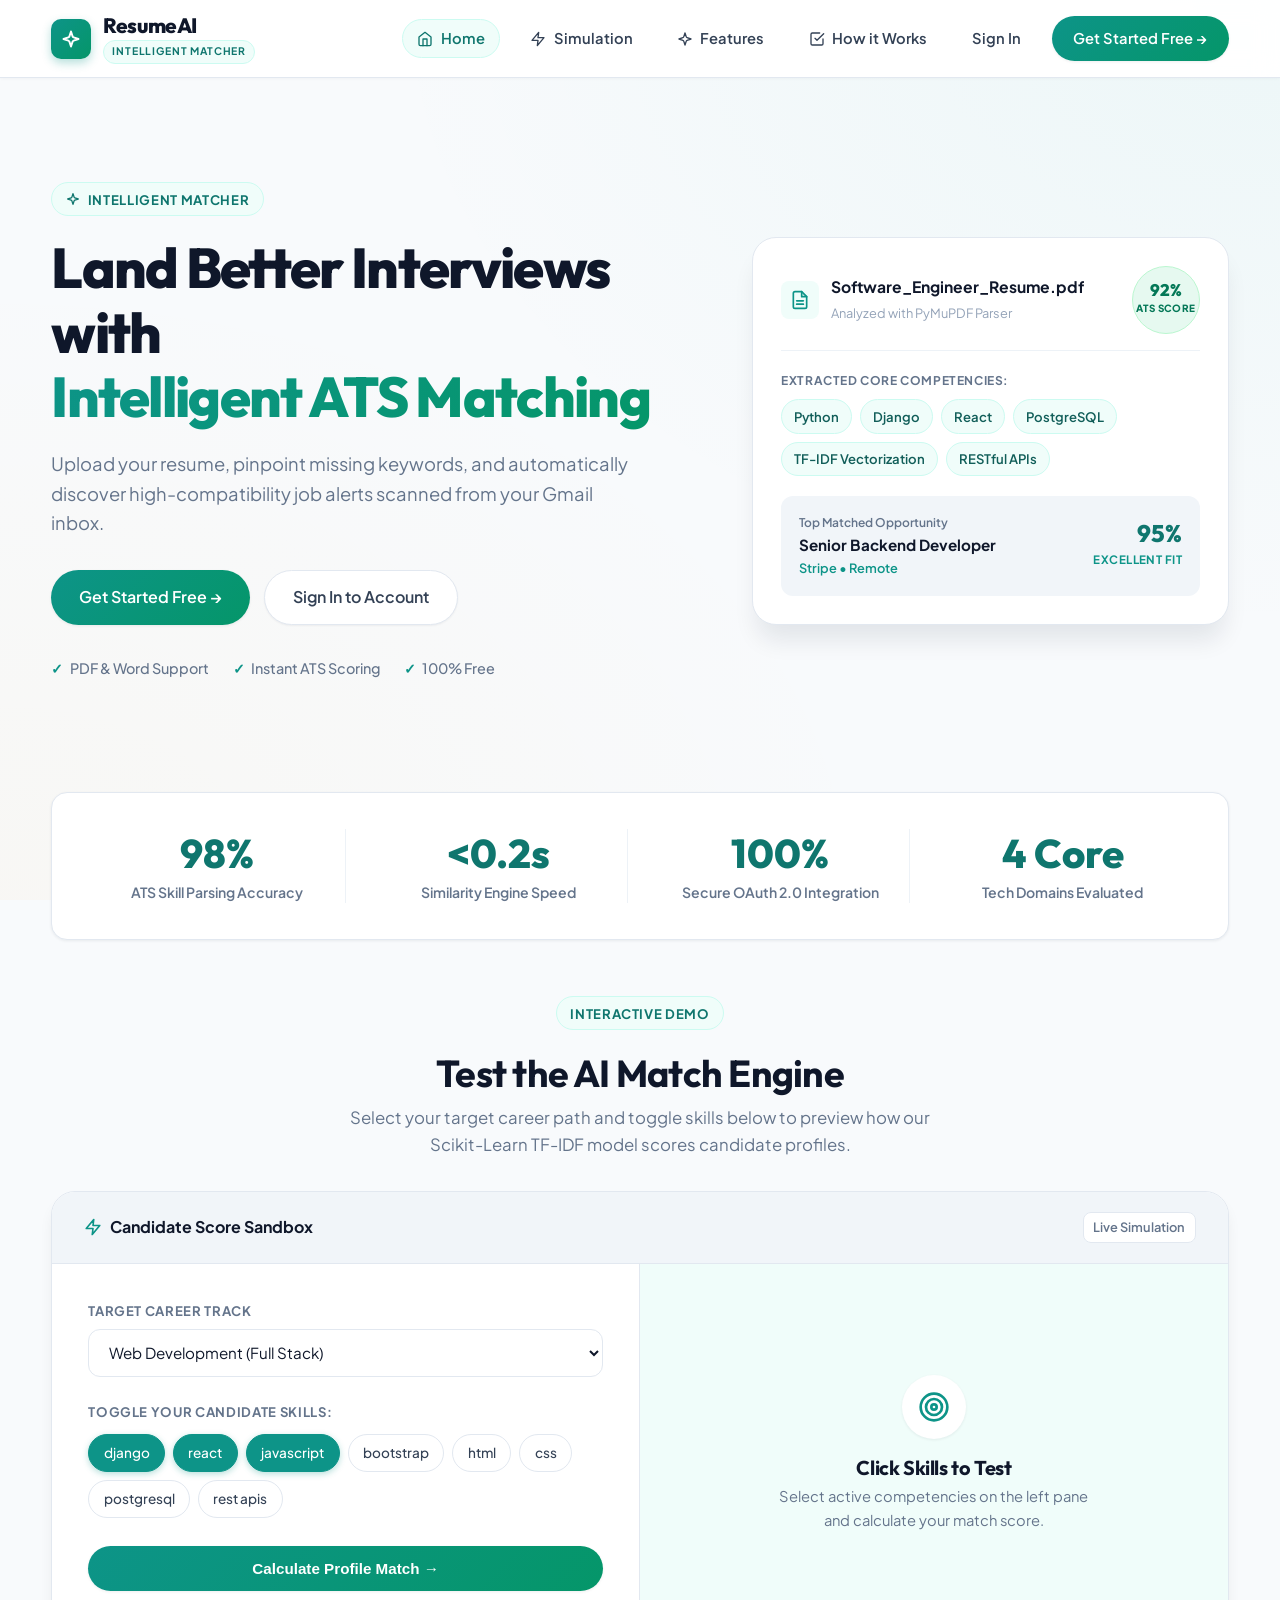
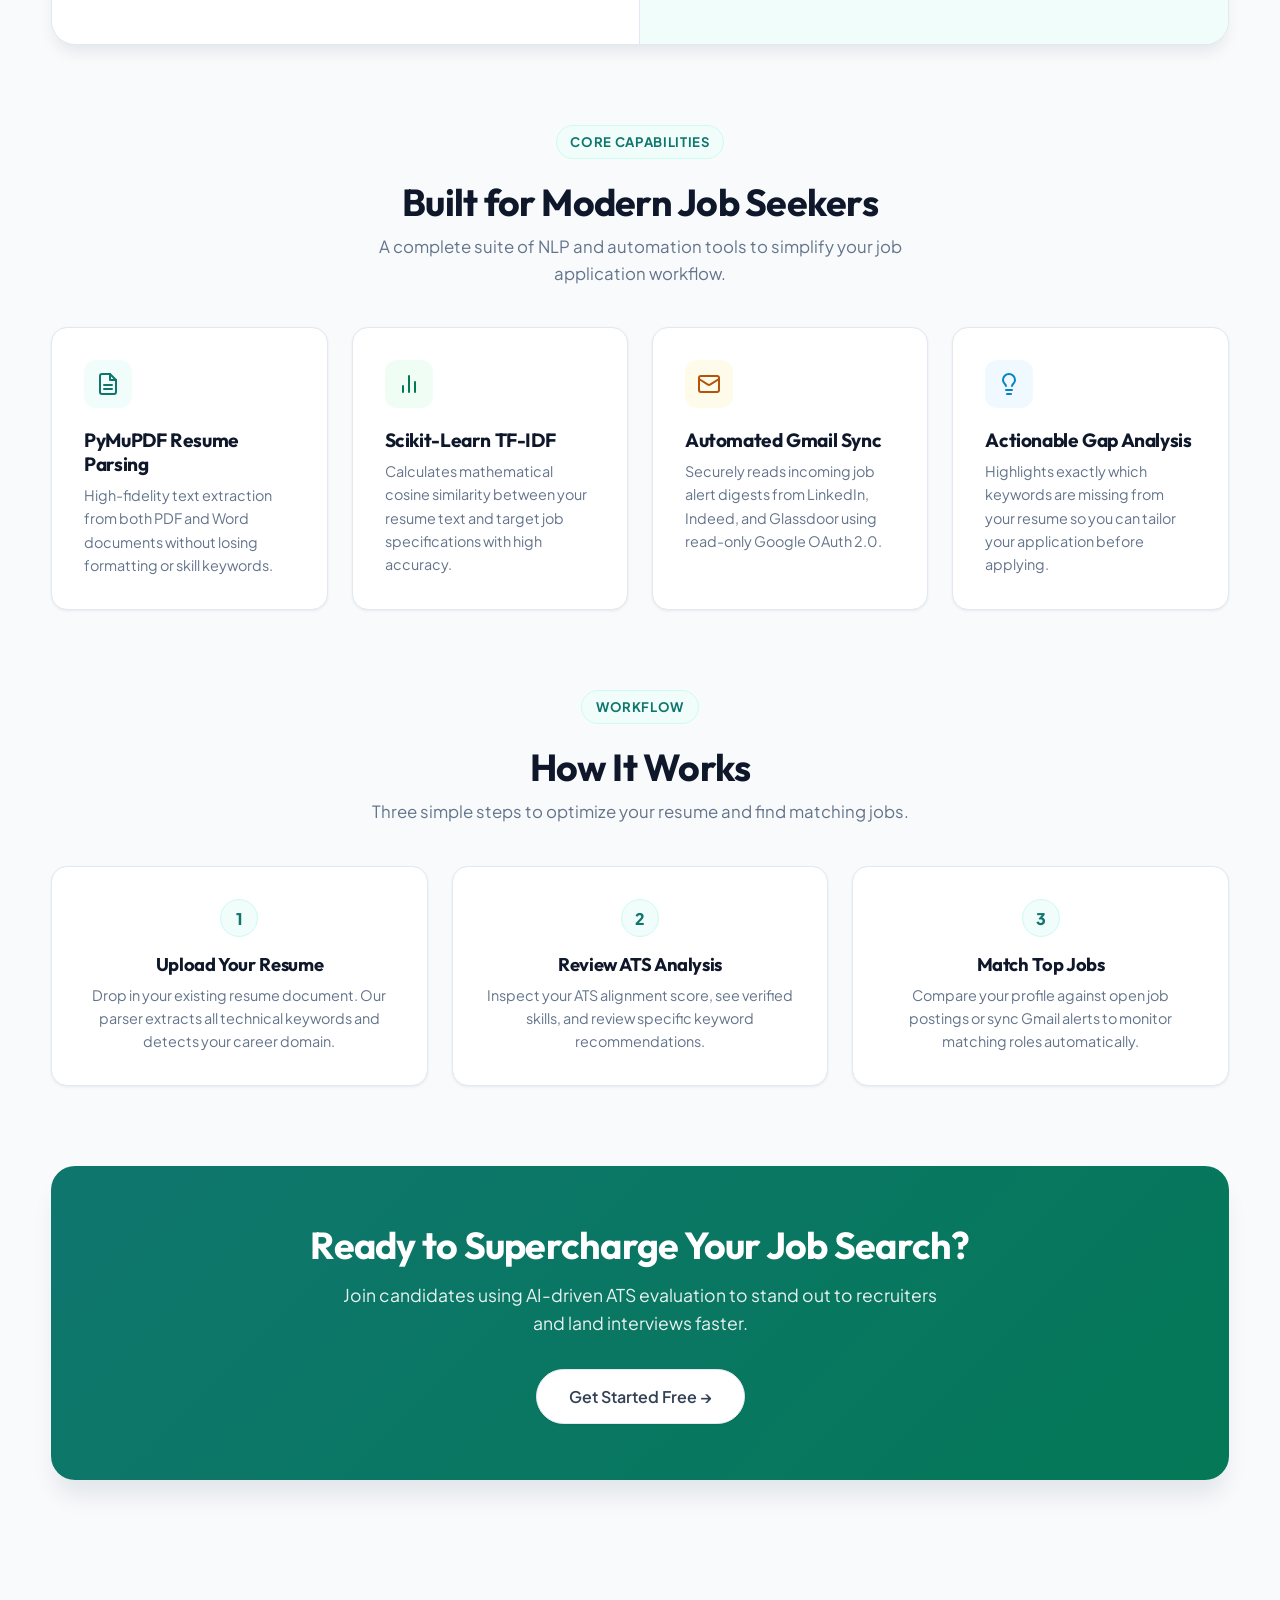
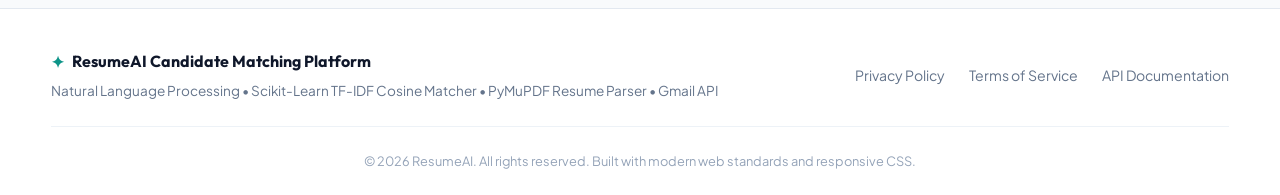
==== frontend/index.html @ 848a2986 "Elevate UI with multi-font system, vibrant dashboard color palettes, SVG icons, and add AGENTS.md st" ====
<!DOCTYPE html>
<html lang="en">
<head>
    <meta charset="UTF-8">
    <meta name="viewport" content="width=device-width, initial-scale=1.0">
    <title>ResumeAI - Smart Resume Analyzer & Job Match Platform</title>
    
    <!-- Google Fonts -->
    <link rel="preconnect" href="https://fonts.googleapis.com">
    <link rel="preconnect" href="https://fonts.gstatic.com" crossorigin>
    <link href="https://fonts.googleapis.com/css2?family=Outfit:wght@400;500;600;700;800&family=Plus+Jakarta+Sans:wght@300;400;500;600;700;800&display=swap" rel="stylesheet">
    
    <style>
        /* ==========================================================================
           DESIGN SYSTEM & CSS VARIABLES
           ========================================================================== */
        :root {
            --primary-50: #f0fdf4;
            --primary-100: #dcfce7;
            --primary-200: #bbf7d0;
            --primary-500: #10b981;
            --primary-600: #059669;
            --primary-700: #047857;
            --primary-800: #065f46;
            
            --teal-50: #f0fdfa;
            --teal-100: #ccfbf1;
            --teal-500: #14b8a6;
            --teal-600: #0d9488;
            --teal-700: #0f766e;
            --teal-800: #115e59;

            --accent-amber: #f59e0b;
            --accent-amber-light: #fffbeb;
            --accent-amber-dark: #b45309;

            --accent-sky: #0284c7;
            --accent-sky-light: #f0f9ff;
            
            --accent-rose: #e11d48;
            --accent-rose-light: #fff1f2;
            --accent-rose-dark: #be123c;

            --primary-gradient: linear-gradient(135deg, #0d9488 0%, #059669 100%);
            --primary-gradient-hover: linear-gradient(135deg, #0f766e 0%, #047857 100%);

            --bg-page: #f8fafc;
            --bg-surface: #ffffff;
            --bg-subtle: #f1f5f9;
            --border-color: #e2e8f0;
            --border-subtle: #edf2f7;

            --text-primary: #0f172a;
            --text-secondary: #334155;
            --text-muted: #64748b;
            --text-light: #94a3b8;

            --shadow-xs: 0 1px 2px 0 rgba(15, 23, 42, 0.05);
            --shadow-sm: 0 1px 3px 0 rgba(15, 23, 42, 0.07);
            --shadow-md: 0 4px 6px -1px rgba(15, 23, 42, 0.07), 0 2px 4px -2px rgba(15, 23, 42, 0.04);
            --shadow-lg: 0 10px 15px -3px rgba(15, 23, 42, 0.08);
            --shadow-xl: 0 20px 25px -5px rgba(15, 23, 42, 0.09);
            --shadow-teal: 0 10px 20px -3px rgba(13, 148, 136, 0.25);

            --radius-sm: 8px;
            --radius-md: 12px;
            --radius-lg: 16px;
            --radius-xl: 24px;
            --radius-full: 9999px;

            --transition-fast: all 0.15s ease;
            --transition-smooth: all 0.25s cubic-bezier(0.16, 1, 0.3, 1);
        }

        /* Reset & Base */
        *, *::before, *::after {
            margin: 0;
            padding: 0;
            box-sizing: border-box;
        }

        html {
            scroll-behavior: smooth;
            font-size: 16px;
        }

        body {
            background-color: var(--bg-page);
            color: var(--text-secondary);
            font-family: 'Plus Jakarta Sans', -apple-system, BlinkMacSystemFont, 'Segoe UI', Roboto, sans-serif;
            line-height: 1.6;
            min-height: 100vh;
            display: flex;
            flex-direction: column;
            overflow-x: hidden;
            background-image: 
                radial-gradient(at 100% 0%, rgba(20, 184, 166, 0.05) 0px, transparent 50%),
                radial-gradient(at 0% 100%, rgba(245, 158, 11, 0.03) 0px, transparent 50%);
            background-attachment: fixed;
        }

        h1, h2, h3, h4, h5, h6 {
            font-family: 'Outfit', sans-serif;
            color: var(--text-primary);
            font-weight: 700;
            line-height: 1.25;
            letter-spacing: -0.02em;
        }

        a {
            color: var(--teal-600);
            text-decoration: none;
            transition: var(--transition-fast);
        }

        .saas-container {
            width: 92%;
            max-width: 1200px;
            margin: 0 auto;
            padding: 2.5rem 0 4rem 0;
        }

        /* Header Navigation */
        .app-header {
            background: rgba(255, 255, 255, 0.95);
            backdrop-filter: blur(12px);
            -webkit-backdrop-filter: blur(12px);
            border-bottom: 1px solid var(--border-color);
            position: sticky;
            top: 0;
            z-index: 1000;
            box-shadow: 0 1px 3px rgba(15, 23, 42, 0.03);
        }

        .app-header-inner {
            width: 92%;
            max-width: 1200px;
            margin: 0 auto;
            display: flex;
            justify-content: space-between;
            align-items: center;
            padding: 0.85rem 0;
        }

        .brand-wrapper {
            display: flex;
            align-items: center;
            gap: 0.75rem;
            text-decoration: none;
        }

        .brand-icon-box {
            width: 40px;
            height: 40px;
            border-radius: 10px;
            background: var(--primary-gradient);
            display: flex;
            align-items: center;
            justify-content: center;
            color: #ffffff;
            font-size: 1.25rem;
            font-weight: 700;
            box-shadow: 0 4px 10px rgba(13, 148, 136, 0.3);
        }

        .brand-title {
            font-family: 'Outfit', sans-serif;
            font-size: 1.3rem;
            font-weight: 800;
            color: var(--text-primary);
            letter-spacing: -0.02em;
            display: block;
            line-height: 1.1;
        }

        .brand-badge {
            font-size: 0.65rem;
            font-weight: 700;
            text-transform: uppercase;
            letter-spacing: 0.08em;
            color: var(--teal-700);
            background: var(--teal-50);
            border: 1px solid var(--teal-100);
            padding: 0.15rem 0.5rem;
            border-radius: var(--radius-full);
            display: inline-block;
            margin-top: 2px;
        }

        .nav-links-desktop {
            display: flex;
            align-items: center;
            gap: 1rem;
        }

        .nav-item-link {
            display: inline-flex;
            align-items: center;
            gap: 0.45rem;
            padding: 0.5rem 0.9rem;
            border-radius: var(--radius-sm);
            color: var(--text-secondary);
            font-size: 0.92rem;
            font-weight: 600;
            text-decoration: none;
            transition: var(--transition-fast);
        }

        .nav-item-link:hover {
            color: var(--teal-700);
        }

        .nav-item-link.active {
            color: var(--teal-700);
            background-color: var(--teal-50);
            border: 1px solid var(--teal-100);
            border-radius: var(--radius-full);
            padding: 0.4rem 0.9rem;
        }

        .btn-saas-primary {
            display: inline-flex;
            align-items: center;
            justify-content: center;
            gap: 0.5rem;
            padding: 0.65rem 1.35rem;
            border-radius: var(--radius-full);
            background: var(--primary-gradient);
            color: #ffffff !important;
            font-weight: 600;
            font-size: 0.92rem;
            border: none;
            cursor: pointer;
            text-decoration: none;
            box-shadow: var(--shadow-sm);
            transition: var(--transition-fast);
        }

        .btn-saas-primary:hover {
            background: var(--primary-gradient-hover);
            box-shadow: var(--shadow-teal);
            transform: translateY(-1px);
        }

        .btn-saas-secondary {
            display: inline-flex;
            align-items: center;
            justify-content: center;
            gap: 0.5rem;
            padding: 0.65rem 1.35rem;
            border-radius: var(--radius-full);
            background: #ffffff;
            color: var(--text-secondary) !important;
            font-weight: 600;
            font-size: 0.92rem;
            border: 1px solid var(--border-color);
            cursor: pointer;
            text-decoration: none;
            box-shadow: var(--shadow-xs);
            transition: var(--transition-fast);
        }

        .btn-saas-secondary:hover {
            background: var(--bg-subtle);
            border-color: #cbd5e1;
            color: var(--text-primary) !important;
            transform: translateY(-1px);
        }

        .nav-mobile-btn {
            display: none;
            background: none;
            border: 1px solid var(--border-color);
            border-radius: var(--radius-sm);
            padding: 0.45rem 0.75rem;
            font-size: 1.25rem;
            color: var(--text-primary);
            cursor: pointer;
        }

        .mobile-nav-drawer {
            display: none;
            flex-direction: column;
            padding: 1rem 1.5rem;
            background: #ffffff;
            border-bottom: 1px solid var(--border-color);
            gap: 0.75rem;
        }

        .mobile-nav-drawer.open {
            display: flex;
        }

        @media (max-width: 900px) {
            .nav-links-desktop {
                display: none;
            }
            .nav-mobile-btn {
                display: block;
            }
        }

        /* Hero Section */
        .hero-section-clean {
            padding: 4rem 0 3.5rem 0;
            display: grid;
            grid-template-columns: 1.15fr 0.85fr;
            gap: 3.5rem;
            align-items: center;
        }

        @media (max-width: 960px) {
            .hero-section-clean {
                grid-template-columns: 1fr;
                gap: 2.5rem;
                text-align: center;
            }
        }

        .hero-pill-badge {
            display: inline-flex;
            align-items: center;
            gap: 0.5rem;
            background: var(--teal-50);
            border: 1px solid var(--teal-100);
            color: var(--teal-700);
            font-size: 0.82rem;
            font-weight: 700;
            text-transform: uppercase;
            letter-spacing: 0.05em;
            padding: 0.35rem 0.85rem;
            border-radius: var(--radius-full);
            margin-bottom: 1.25rem;
        }

        .hero-title-clean {
            font-size: 3.5rem;
            font-weight: 800;
            line-height: 1.15;
            color: var(--text-primary);
            letter-spacing: -0.03em;
            margin-bottom: 1.25rem;
        }

        .hero-title-highlight {
            color: #0d9488;
            background: linear-gradient(135deg, #0d9488 0%, #059669 100%);
            -webkit-background-clip: text;
            -webkit-text-fill-color: transparent;
        }

        .hero-subtitle-clean {
            font-size: 1.15rem;
            color: var(--text-muted);
            line-height: 1.6;
            margin-bottom: 2rem;
            max-width: 580px;
        }

        @media (max-width: 960px) {
            .hero-subtitle-clean {
                margin-left: auto;
                margin-right: auto;
            }
        }

        .hero-buttons-group {
            display: flex;
            gap: 0.85rem;
            flex-wrap: wrap;
        }

        @media (max-width: 960px) {
            .hero-buttons-group {
                justify-content: center;
            }
        }

        .checklist-row {
            display: flex;
            align-items: center;
            gap: 1.5rem;
            margin-top: 2rem;
            font-size: 0.9rem;
            color: var(--text-muted);
            font-weight: 500;
        }

        @media (max-width: 960px) {
            .checklist-row {
                justify-content: center;
                flex-wrap: wrap;
                gap: 1rem;
            }
        }

        .checklist-item {
            display: flex;
            align-items: center;
            gap: 0.4rem;
        }

        .checklist-item span {
            color: var(--teal-600);
            font-weight: 800;
        }

        /* Live Resume Card Preview */
        .hero-card-preview {
            background: #ffffff;
            border: 1px solid var(--border-color);
            border-radius: var(--radius-xl);
            padding: 1.75rem;
            box-shadow: var(--shadow-xl);
            position: relative;
            transition: var(--transition-smooth);
        }

        .hero-card-preview:hover {
            transform: translateY(-4px);
            box-shadow: 0 25px 35px -5px rgba(15, 23, 42, 0.1);
        }

        .card-preview-header {
            display: flex;
            justify-content: space-between;
            align-items: center;
            margin-bottom: 1.25rem;
            border-bottom: 1px solid var(--border-subtle);
            padding-bottom: 1rem;
        }

        .file-meta-group {
            display: flex;
            align-items: center;
            gap: 0.75rem;
            text-align: left;
        }

        .file-icon {
            font-size: 1.6rem;
        }

        .file-name {
            font-weight: 700;
            color: var(--text-primary);
            font-size: 0.98rem;
            display: block;
        }

        .file-desc {
            font-size: 0.8rem;
            color: var(--text-light);
        }

        .ats-circle-badge {
            width: 68px;
            height: 68px;
            border-radius: 50%;
            background: #e6f9f0;
            border: 1px solid #bbf7d0;
            display: flex;
            flex-direction: column;
            align-items: center;
            justify-content: center;
            text-align: center;
            flex-shrink: 0;
        }

        .ats-circle-score {
            font-family: 'Outfit', sans-serif;
            font-weight: 800;
            font-size: 1.05rem;
            color: var(--primary-700);
            line-height: 1;
        }

        .ats-circle-label {
            font-size: 0.62rem;
            font-weight: 800;
            text-transform: uppercase;
            color: var(--primary-700);
            letter-spacing: 0.04em;
            margin-top: 2px;
        }

        .competencies-section {
            margin-bottom: 1.25rem;
            text-align: left;
        }

        .competencies-title {
            font-size: 0.75rem;
            text-transform: uppercase;
            color: var(--text-muted);
            font-weight: 700;
            margin-bottom: 0.6rem;
            letter-spacing: 0.05em;
        }

        .skill-tags-group {
            display: flex;
            flex-wrap: wrap;
            gap: 0.5rem;
        }

        .chip-skill-detected {
            background: var(--teal-50);
            border: 1px solid var(--teal-100);
            color: var(--teal-800);
            font-size: 0.82rem;
            font-weight: 600;
            padding: 0.35rem 0.75rem;
            border-radius: var(--radius-full);
            display: inline-flex;
            align-items: center;
            gap: 0.35rem;
            transition: var(--transition-fast);
        }

        .chip-skill-detected:hover {
            background: var(--teal-100);
            border-color: var(--teal-500);
        }

        .job-opportunity-card {
            background: var(--bg-subtle);
            border-radius: var(--radius-md);
            padding: 1.1rem;
            display: flex;
            justify-content: space-between;
            align-items: center;
            text-align: left;
        }

        .job-card-title-sub {
            font-size: 0.75rem;
            color: var(--text-muted);
            font-weight: 600;
        }

        .job-card-role {
            color: var(--text-primary);
            font-size: 0.95rem;
            font-weight: 700;
        }

        .job-card-company {
            font-size: 0.8rem;
            color: var(--teal-600);
            font-weight: 600;
        }

        .job-card-score {
            text-align: right;
        }

        .job-score-pct {
            font-size: 1.5rem;
            font-weight: 800;
            color: var(--teal-700);
            font-family: 'Outfit', sans-serif;
            line-height: 1;
            display: block;
        }

        .job-score-badge {
            font-size: 0.72rem;
            color: var(--teal-600);
            font-weight: 700;
            letter-spacing: 0.04em;
        }

        /* Metrics Bar */
        .metrics-bar-clean {
            display: grid;
            grid-template-columns: repeat(4, 1fr);
            gap: 1.5rem;
            padding: 2.25rem;
            background: #ffffff;
            border: 1px solid var(--border-color);
            border-radius: var(--radius-lg);
            box-shadow: var(--shadow-sm);
            margin: 3.5rem 0;
        }

        @media (max-width: 900px) {
            .metrics-bar-clean {
                grid-template-columns: repeat(2, 1fr);
            }
        }

        @media (max-width: 500px) {
            .metrics-bar-clean {
                grid-template-columns: 1fr;
            }
        }

        .metric-item-clean {
            text-align: center;
            border-right: 1px solid var(--border-subtle);
        }

        .metric-item-clean:last-child {
            border-right: none;
        }

        .metric-number-clean {
            font-family: 'Outfit', sans-serif;
            font-size: 2.5rem;
            font-weight: 800;
            color: var(--teal-700);
            line-height: 1.2;
        }

        .metric-label-clean {
            font-size: 0.88rem;
            color: var(--text-muted);
            font-weight: 600;
            margin-top: 0.25rem;
        }

        /* Interactive Simulator */
        .section-center-head {
            text-align: center;
            margin-bottom: 1.75rem;
        }

        .section-center-head h2 {
            font-size: 2.35rem;
            margin-bottom: 0.5rem;
        }

        .section-center-head p {
            color: var(--text-muted);
            max-width: 580px;
            margin: 0 auto;
            font-size: 1.05rem;
        }

        .simulator-container-clean {
            background: #ffffff;
            border: 1px solid var(--border-color);
            border-radius: var(--radius-xl);
            overflow: hidden;
            box-shadow: var(--shadow-lg);
            margin: 2rem 0 5rem 0;
        }

        .simulator-header {
            background: var(--bg-subtle);
            border-bottom: 1px solid var(--border-color);
            padding: 1.25rem 2rem;
            display: flex;
            justify-content: space-between;
            align-items: center;
        }

        .simulator-body {
            display: grid;
            grid-template-columns: 1fr 1fr;
        }

        @media (max-width: 860px) {
            .simulator-body {
                grid-template-columns: 1fr;
            }
        }

        .simulator-pane-left {
            padding: 2.25rem;
            border-right: 1px solid var(--border-color);
        }

        .simulator-pane-right {
            padding: 2.25rem;
            background: var(--teal-50);
            display: flex;
            flex-direction: column;
            justify-content: center;
            align-items: center;
            text-align: center;
            min-height: 380px;
        }

        .form-select-custom {
            width: 100%;
            padding: 0.8rem 1rem;
            font-size: 0.95rem;
            font-family: inherit;
            color: var(--text-primary);
            background: #ffffff;
            border: 1px solid var(--border-color);
            border-radius: var(--radius-md);
            outline: none;
            transition: var(--transition-fast);
            cursor: pointer;
        }

        .form-select-custom:focus {
            border-color: var(--teal-600);
            box-shadow: 0 0 0 3px rgba(13, 148, 136, 0.15);
        }

        .interactive-tag {
            background: #ffffff;
            border: 1px solid var(--border-color);
            color: var(--text-secondary);
            padding: 0.45rem 0.9rem;
            border-radius: var(--radius-full);
            font-size: 0.85rem;
            font-weight: 500;
            cursor: pointer;
            transition: var(--transition-fast);
            display: inline-flex;
            align-items: center;
            gap: 0.35rem;
            user-select: none;
        }

        .interactive-tag:hover {
            border-color: var(--teal-600);
            color: var(--teal-700);
            background: var(--teal-50);
        }

        .interactive-tag.active {
            background: var(--teal-600);
            border-color: var(--teal-600);
            color: #ffffff;
            box-shadow: 0 2px 6px rgba(13, 148, 136, 0.3);
        }

        .chip-skill-missing {
            background: var(--accent-rose-light);
            border: 1px solid #fecdd3;
            color: var(--accent-rose-dark);
            font-size: 0.82rem;
            font-weight: 600;
            padding: 0.35rem 0.75rem;
            border-radius: var(--radius-full);
            display: inline-flex;
            align-items: center;
            gap: 0.35rem;
        }

        .spinner-pulse {
            border: 3px solid rgba(13, 148, 136, 0.2);
            border-top-color: var(--teal-600);
            border-radius: 50%;
            animation: spin 0.8s linear infinite;
            margin: 0 auto;
        }

        @keyframes spin {
            to { transform: rotate(360deg); }
        }

        /* Feature Grid */
        .features-grid-clean {
            display: grid;
            grid-template-columns: repeat(auto-fit, minmax(260px, 1fr));
            gap: 1.5rem;
            margin: 2.5rem 0 5rem 0;
        }

        .feature-card-clean {
            background: #ffffff;
            border: 1px solid var(--border-color);
            border-radius: var(--radius-lg);
            padding: 2rem;
            transition: var(--transition-smooth);
            box-shadow: var(--shadow-sm);
        }

        .feature-card-clean:hover {
            transform: translateY(-4px);
            border-color: var(--teal-500);
            box-shadow: var(--shadow-md);
        }

        .feature-icon-box {
            width: 48px;
            height: 48px;
            border-radius: var(--radius-md);
            display: flex;
            align-items: center;
            justify-content: center;
            font-size: 1.5rem;
            margin-bottom: 1.25rem;
        }

        /* Workflow Steps */
        .steps-grid {
            display: grid;
            grid-template-columns: repeat(3, 1fr);
            gap: 1.5rem;
            margin: 2.5rem 0 5rem 0;
        }

        @media (max-width: 860px) {
            .steps-grid {
                grid-template-columns: 1fr;
            }
        }

        .step-card {
            background: #ffffff;
            border: 1px solid var(--border-color);
            border-radius: var(--radius-lg);
            padding: 2rem;
            text-align: center;
            box-shadow: var(--shadow-sm);
            position: relative;
        }

        .step-number-pill {
            display: inline-block;
            width: 38px;
            height: 38px;
            line-height: 38px;
            background: var(--teal-50);
            color: var(--teal-700);
            font-weight: 800;
            font-size: 1rem;
            border-radius: 50%;
            margin-bottom: 1rem;
            border: 1px solid var(--teal-100);
        }

        /* Bottom CTA Banner */
        .cta-banner-clean {
            background: linear-gradient(135deg, var(--teal-700) 0%, var(--primary-700) 100%);
            border-radius: var(--radius-xl);
            padding: 3.5rem 2.5rem;
            color: #ffffff;
            text-align: center;
            box-shadow: var(--shadow-xl);
            margin: 2rem 0 4rem 0;
        }

        .cta-banner-clean h2 {
            color: #ffffff;
            font-size: 2.35rem;
            margin-bottom: 0.75rem;
        }

        .cta-banner-clean p {
            color: rgba(255, 255, 255, 0.9);
            font-size: 1.1rem;
            max-width: 600px;
            margin: 0 auto 2rem auto;
        }

        /* Footer */
        .footer-custom {
            background: #ffffff;
            border-top: 1px solid var(--border-color);
            padding: 2.5rem 0 1.5rem 0;
            margin-top: auto;
        }
    </style>
</head>
<body>
    <!-- Top Navigation Header -->
    <header class="app-header">
        <div class="app-header-inner">
            <a href="#" class="brand-wrapper">
                <div class="brand-icon-box">
                    <svg width="20" height="20" viewBox="0 0 24 24" fill="none" stroke="currentColor" stroke-width="2.3" stroke-linecap="round" stroke-linejoin="round">
                        <path d="m12 3-1.912 5.813a2 2 0 0 1-1.275 1.275L3 12l5.813 1.912a2 2 0 0 1 1.275 1.275L12 21l1.912-5.813a2 2 0 0 1 1.275-1.275L21 12l-5.813-1.912a2 2 0 0 1-1.275-1.275L12 3Z"/>
                    </svg>
                </div>
                <div>
                    <span class="brand-title">ResumeAI</span>
                    <span class="brand-badge">INTELLIGENT MATCHER</span>
                </div>
            </a>

            <!-- Desktop Navigation -->
            <nav class="nav-links-desktop">
                <a href="#" class="nav-item-link active">
                    <svg width="16" height="16" viewBox="0 0 24 24" fill="none" stroke="currentColor" stroke-width="2" stroke-linecap="round" stroke-linejoin="round"><path d="m3 9 9-7 9 7v11a2 2 0 0 1-2 2H5a2 2 0 0 1-2-2z"/><polyline points="9 22 9 12 15 12 15 22"/></svg>
                    <span>Home</span>
                </a>
                <a href="#demo" class="nav-item-link">
                    <svg width="16" height="16" viewBox="0 0 24 24" fill="none" stroke="currentColor" stroke-width="2" stroke-linecap="round" stroke-linejoin="round"><path d="M13 2 3 14h9l-1 8 10-12h-9l1-8z"/></svg>
                    <span>Simulation</span>
                </a>
                <a href="#features" class="nav-item-link">
                    <svg width="16" height="16" viewBox="0 0 24 24" fill="none" stroke="currentColor" stroke-width="2" stroke-linecap="round" stroke-linejoin="round"><path d="m12 3-1.912 5.813a2 2 0 0 1-1.275 1.275L3 12l5.813 1.912a2 2 0 0 1 1.275 1.275L12 21l1.912-5.813a2 2 0 0 1 1.275-1.275L21 12l-5.813-1.912a2 2 0 0 1-1.275-1.275L12 3Z"/></svg>
                    <span>Features</span>
                </a>
                <a href="#workflow" class="nav-item-link">
                    <svg width="16" height="16" viewBox="0 0 24 24" fill="none" stroke="currentColor" stroke-width="2" stroke-linecap="round" stroke-linejoin="round"><polyline points="9 11 12 14 22 4"/><path d="M21 12v7a2 2 0 0 1-2 2H5a2 2 0 0 1-2-2V5a2 2 0 0 1 2-2h11"/></svg>
                    <span>How it Works</span>
                </a>
                <a href="#" class="nav-item-link">
                    Sign In
                </a>
                <a href="#demo" class="btn-saas-primary">
                    Get Started Free &rarr;
                </a>
            </nav>

            <!-- Mobile Hamburger Button -->
            <button class="nav-mobile-btn" id="mobile-nav-toggle" aria-label="Toggle navigation menu">
                <svg width="20" height="20" viewBox="0 0 24 24" fill="none" stroke="currentColor" stroke-width="2" stroke-linecap="round" stroke-linejoin="round"><line x1="4" x2="20" y1="12" y2="12"/><line x1="4" x2="20" y1="6" y2="6"/><line x1="4" x2="20" y1="18" y2="18"/></svg>
            </button>
        </div>

        <!-- Mobile Drawer Menu -->
        <div class="mobile-nav-drawer" id="mobile-nav-drawer">
            <a href="#" class="nav-item-link active">Home</a>
            <a href="#demo" class="nav-item-link">Simulation</a>
            <a href="#features" class="nav-item-link">Features</a>
            <a href="#workflow" class="nav-item-link">How it Works</a>
            <a href="#" class="nav-item-link">Sign In</a>
            <a href="#demo" class="btn-saas-primary" style="justify-content: center; margin-top: 0.5rem;">Get Started Free &rarr;</a>
        </div>
    </header>

    <!-- Main Content Container -->
    <main>
        <div class="saas-container">
            <!-- Hero Section -->
            <section class="hero-section-clean">
                <!-- Left Hero Column -->
                <div>
                    <div class="hero-pill-badge">
                        <svg width="14" height="14" viewBox="0 0 24 24" fill="none" stroke="currentColor" stroke-width="2.3" stroke-linecap="round" stroke-linejoin="round">
                            <path d="m12 3-1.912 5.813a2 2 0 0 1-1.275 1.275L3 12l5.813 1.912a2 2 0 0 1 1.275 1.275L12 21l1.912-5.813a2 2 0 0 1 1.275-1.275L21 12l-5.813-1.912a2 2 0 0 1-1.275-1.275L12 3Z"/>
                        </svg>
                        INTELLIGENT MATCHER
                    </div>
                    <h1 class="hero-title-clean">
                        Land Better Interviews with <br>
                        <span class="hero-title-highlight">Intelligent ATS Matching</span>
                    </h1>
                    <p class="hero-subtitle-clean">
                        Upload your resume, pinpoint missing keywords, and automatically discover high-compatibility job alerts scanned from your Gmail inbox.
                    </p>
                    <div class="hero-buttons-group">
                        <a href="#demo" class="btn-saas-primary" style="padding: 0.85rem 1.75rem; font-size: 1rem;">
                            Get Started Free &rarr;
                        </a>
                        <a href="#" class="btn-saas-secondary" style="padding: 0.85rem 1.75rem; font-size: 1rem;">
                            Sign In to Account
                        </a>
                    </div>
                    
                    <div class="checklist-row">
                        <div class="checklist-item">
                            <span>✓</span> PDF &amp; Word Support
                        </div>
                        <div class="checklist-item">
                            <span>✓</span> Instant ATS Scoring
                        </div>
                        <div class="checklist-item">
                            <span>✓</span> 100% Free
                        </div>
                    </div>
                </div>

                <!-- Right Hero Column: Resume Card Mockup -->
                <div>
                    <div class="hero-card-preview">
                        <div class="card-preview-header">
                            <div class="file-meta-group">
                                <div style="width: 38px; height: 38px; border-radius: 8px; background: var(--teal-50); display: flex; align-items: center; justify-content: center; color: var(--teal-600);">
                                    <svg width="20" height="20" viewBox="0 0 24 24" fill="none" stroke="currentColor" stroke-width="2" stroke-linecap="round" stroke-linejoin="round"><path d="M14 2H6a2 2 0 0 0-2 2v16a2 2 0 0 0 2 2h12a2 2 0 0 0 2-2V8z"/><polyline points="14 2 14 8 20 8"/><line x1="16" y1="13" x2="8" y2="13"/><line x1="16" y1="17" x2="8" y2="17"/></svg>
                                </div>
                                <div>
                                    <strong class="file-name">Software_Engineer_Resume.pdf</strong>
                                    <span class="file-desc">Analyzed with PyMuPDF Parser</span>
                                </div>
                            </div>
                            <div class="ats-circle-badge">
                                <span class="ats-circle-score">92%</span>
                                <span class="ats-circle-label">ATS SCORE</span>
                            </div>
                        </div>

                        <div class="competencies-section">
                            <div class="competencies-title">
                                EXTRACTED CORE COMPETENCIES:
                            </div>
                            <div class="skill-tags-group">
                                <span class="chip-skill-detected">Python</span>
                                <span class="chip-skill-detected">Django</span>
                                <span class="chip-skill-detected">React</span>
                                <span class="chip-skill-detected">PostgreSQL</span>
                                <span class="chip-skill-detected">TF-IDF Vectorization</span>
                                <span class="chip-skill-detected">RESTful APIs</span>
                            </div>
                        </div>

                        <div class="job-opportunity-card">
                            <div>
                                <div class="job-card-title-sub">Top Matched Opportunity</div>
                                <strong class="job-card-role">Senior Backend Developer</strong>
                                <div class="job-card-company">Stripe &bull; Remote</div>
                            </div>
                            <div class="job-card-score">
                                <span class="job-score-pct">95%</span>
                                <span class="job-score-badge">EXCELLENT FIT</span>
                            </div>
                        </div>
                    </div>
                </div>
            </section>

            <!-- Metrics Bar -->
            <section class="metrics-bar-clean">
                <div class="metric-item-clean">
                    <div class="metric-number-clean">98%</div>
                    <div class="metric-label-clean">ATS Skill Parsing Accuracy</div>
                </div>
                <div class="metric-item-clean">
                    <div class="metric-number-clean">&lt;0.2s</div>
                    <div class="metric-label-clean">Similarity Engine Speed</div>
                </div>
                <div class="metric-item-clean">
                    <div class="metric-number-clean">100%</div>
                    <div class="metric-label-clean">Secure OAuth 2.0 Integration</div>
                </div>
                <div class="metric-item-clean">
                    <div class="metric-number-clean">4 Core</div>
                    <div class="metric-label-clean">Tech Domains Evaluated</div>
                </div>
            </section>

            <!-- Interactive Simulator Section -->
            <section id="demo">
                <div class="section-center-head">
                    <span class="hero-pill-badge">INTERACTIVE DEMO</span>
                    <h2>Test the AI Match Engine</h2>
                    <p>
                        Select your target career path and toggle skills below to preview how our Scikit-Learn TF-IDF model scores candidate profiles.
                    </p>
                </div>

                <div class="simulator-container-clean">
                    <div class="simulator-header">
                        <div style="display: flex; align-items: center; gap: 0.5rem;">
                            <svg width="18" height="18" viewBox="0 0 24 24" fill="none" stroke="var(--teal-600)" stroke-width="2.2" stroke-linecap="round" stroke-linejoin="round"><path d="M13 2 3 14h9l-1 8 10-12h-9l1-8z"/></svg>
                            <span style="font-weight: 700; color: var(--text-primary);">Candidate Score Sandbox</span>
                        </div>
                        <span style="font-size: 0.8rem; color: var(--text-muted); background: #ffffff; padding: 0.25rem 0.6rem; border-radius: var(--radius-sm); border: 1px solid var(--border-color); font-weight: 600;">
                            Live Simulation
                        </span>
                    </div>

                    <div class="simulator-body">
                        <!-- Left Controls -->
                        <div class="simulator-pane-left">
                            <div style="margin-bottom: 1.5rem;">
                                <label style="display: block; font-size: 0.82rem; font-weight: 700; text-transform: uppercase; letter-spacing: 0.05em; color: var(--text-muted); margin-bottom: 0.5rem;">
                                    TARGET CAREER TRACK
                                </label>
                                <select id="sim-domain" class="form-select-custom" onchange="updateSimDomain()">
                                    <option value="web_development">Web Development (Full Stack)</option>
                                    <option value="python_development">Python Backend Engineering</option>
                                    <option value="machine_learning">Machine Learning &amp; AI</option>
                                    <option value="data_analyst">Data Analytics &amp; SQL</option>
                                </select>
                            </div>

                            <div style="margin-bottom: 1.75rem;">
                                <label style="display: block; font-size: 0.82rem; font-weight: 700; text-transform: uppercase; letter-spacing: 0.05em; color: var(--text-muted); margin-bottom: 0.75rem;">
                                    TOGGLE YOUR CANDIDATE SKILLS:
                                </label>
                                <div id="sim-skills-list" style="display: flex; flex-wrap: wrap; gap: 0.5rem;">
                                    <!-- Populated dynamically by JavaScript -->
                                </div>
                            </div>

                            <button class="btn-saas-primary" onclick="triggerSimulatorScan()" style="width: 100%; justify-content: center; padding: 0.85rem 0; font-size: 0.95rem;">
                                Calculate Profile Match &rarr;
                            </button>
                        </div>

                        <!-- Right Results Pane -->
                        <div class="simulator-pane-right">
                            <!-- Initial Prompt Placeholder -->
                            <div id="sim-initial-placeholder" style="padding: 2rem 1rem;">
                                <div style="width: 64px; height: 64px; margin: 0 auto 1rem auto; border-radius: 50%; background: #ffffff; border: 2px solid var(--teal-200); display: flex; align-items: center; justify-content: center; color: var(--teal-600); box-shadow: var(--shadow-sm);">
                                    <svg width="32" height="32" viewBox="0 0 24 24" fill="none" stroke="currentColor" stroke-width="2" stroke-linecap="round" stroke-linejoin="round"><circle cx="12" cy="12" r="10"/><circle cx="12" cy="12" r="6"/><circle cx="12" cy="12" r="2"/></svg>
                                </div>
                                <h4 style="font-size: 1.25rem; font-weight: 700; color: var(--text-primary); margin-bottom: 0.35rem;">Click Skills to Test</h4>
                                <p style="color: var(--text-muted); font-size: 0.92rem; max-width: 320px; margin: 0 auto;">
                                    Select active competencies on the left pane and calculate your match score.
                                </p>
                            </div>

                            <!-- Loader Animation -->
                            <div id="sim-loader" style="display: none; padding: 2.5rem 1rem;">
                                <div class="spinner-pulse" style="width: 44px; height: 44px; margin-bottom: 1rem;"></div>
                                <p style="font-weight: 600; color: var(--teal-700); margin: 0;">Evaluating skill density...</p>
                            </div>

                            <!-- Live Result Output -->
                            <div id="sim-result" style="display: none; width: 100%; animation: fadeIn 0.3s ease;">
                                <div style="width: 110px; height: 110px; border-radius: 50%; background: #ffffff; border: 4px solid var(--teal-600); margin: 0 auto 1rem auto; display: flex; flex-direction: column; align-items: center; justify-content: center; box-shadow: var(--shadow-md);">
                                    <span id="sim-score-text" style="font-size: 2.1rem; font-weight: 800; font-family: 'Outfit', sans-serif; color: var(--teal-700); line-height: 1;">0%</span>
                                    <span style="font-size: 0.68rem; color: var(--text-muted); font-weight: 700; letter-spacing: 0.04em;">ALIGNMENT</span>
                                </div>

                                <h4 id="sim-score-verdict" style="font-size: 1.25rem; font-weight: 700; color: var(--text-primary); margin-bottom: 0.35rem;">High Compatibility — Strong Match</h4>
                                <p id="sim-score-desc" style="color: var(--text-muted); font-size: 0.88rem; max-width: 360px; margin: 0 auto 1.25rem auto;">
                                    Strong skill coverage for standard job requisitions in this career path.
                                </p>

                                <div style="background: #ffffff; border-radius: var(--radius-md); padding: 1.1rem; border: 1px solid var(--border-color); text-align: left;">
                                    <div style="font-size: 0.75rem; text-transform: uppercase; color: var(--accent-rose-dark); font-weight: 700; margin-bottom: 0.5rem; letter-spacing: 0.05em;">
                                        RECOMMENDED SKILL ADDITIONS:
                                    </div>
                                    <div id="sim-missing-skills" style="display: flex; flex-wrap: wrap; gap: 0.4rem;">
                                        <!-- Missing skill chips inserted dynamically -->
                                    </div>
                                </div>
                            </div>
                        </div>
                    </div>
                </div>
            </section>

            <!-- Features Grid Section -->
            <section id="features">
                <div class="section-center-head">
                    <span class="hero-pill-badge">CORE CAPABILITIES</span>
                    <h2>Built for Modern Job Seekers</h2>
                    <p>
                        A complete suite of NLP and automation tools to simplify your job application workflow.
                    </p>
                </div>

                <div class="features-grid-clean">
                    <div class="feature-card-clean">
                        <div class="feature-icon-box" style="background: var(--teal-50); color: var(--teal-700);">
                            <svg width="24" height="24" viewBox="0 0 24 24" fill="none" stroke="currentColor" stroke-width="2" stroke-linecap="round" stroke-linejoin="round"><path d="M14 2H6a2 2 0 0 0-2 2v16a2 2 0 0 0 2 2h12a2 2 0 0 0 2-2V8z"/><polyline points="14 2 14 8 20 8"/><line x1="16" y1="13" x2="8" y2="13"/><line x1="16" y1="17" x2="8" y2="17"/></svg>
                        </div>
                        <h3 style="font-size: 1.2rem; margin-bottom: 0.5rem;">PyMuPDF Resume Parsing</h3>
                        <p style="color: var(--text-muted); font-size: 0.9rem; margin: 0;">
                            High-fidelity text extraction from both PDF and Word documents without losing formatting or skill keywords.
                        </p>
                    </div>

                    <div class="feature-card-clean">
                        <div class="feature-icon-box" style="background: var(--primary-50); color: var(--primary-700);">
                            <svg width="24" height="24" viewBox="0 0 24 24" fill="none" stroke="currentColor" stroke-width="2" stroke-linecap="round" stroke-linejoin="round"><line x1="18" y1="20" x2="18" y2="10"/><line x1="12" y1="20" x2="12" y2="4"/><line x1="6" y1="20" x2="6" y2="14"/></svg>
                        </div>
                        <h3 style="font-size: 1.2rem; margin-bottom: 0.5rem;">Scikit-Learn TF-IDF</h3>
                        <p style="color: var(--text-muted); font-size: 0.9rem; margin: 0;">
                            Calculates mathematical cosine similarity between your resume text and target job specifications with high accuracy.
                        </p>
                    </div>

                    <div class="feature-card-clean">
                        <div class="feature-icon-box" style="background: var(--accent-amber-light); color: var(--accent-amber-dark);">
                            <svg width="24" height="24" viewBox="0 0 24 24" fill="none" stroke="currentColor" stroke-width="2" stroke-linecap="round" stroke-linejoin="round"><rect width="20" height="16" x="2" y="4" rx="2"/><path d="m22 7-8.97 5.7a1.94 1.94 0 0 1-2.06 0L2 7"/></svg>
                        </div>
                        <h3 style="font-size: 1.2rem; margin-bottom: 0.5rem;">Automated Gmail Sync</h3>
                        <p style="color: var(--text-muted); font-size: 0.9rem; margin: 0;">
                            Securely reads incoming job alert digests from LinkedIn, Indeed, and Glassdoor using read-only Google OAuth 2.0.
                        </p>
                    </div>

                    <div class="feature-card-clean">
                        <div class="feature-icon-box" style="background: var(--accent-sky-light); color: var(--accent-sky);">
                            <svg width="24" height="24" viewBox="0 0 24 24" fill="none" stroke="currentColor" stroke-width="2" stroke-linecap="round" stroke-linejoin="round"><path d="M15 14c.2-1 .7-1.7 1.5-2.5 1-.9 1.5-2.2 1.5-3.5A6 6 0 0 0 6 8c0 1 .2 2.2 1.5 3.5.7.7 1.3 1.5 1.5 2.5"/><path d="M9 18h6"/><path d="M10 22h4"/></svg>
                        </div>
                        <h3 style="font-size: 1.2rem; margin-bottom: 0.5rem;">Actionable Gap Analysis</h3>
                        <p style="color: var(--text-muted); font-size: 0.9rem; margin: 0;">
                            Highlights exactly which keywords are missing from your resume so you can tailor your application before applying.
                        </p>
                    </div>
                </div>
            </section>

            <!-- How It Works Section -->
            <section id="workflow">
                <div class="section-center-head">
                    <span class="hero-pill-badge">WORKFLOW</span>
                    <h2>How It Works</h2>
                    <p>
                        Three simple steps to optimize your resume and find matching jobs.
                    </p>
                </div>

                <div class="steps-grid">
                    <div class="step-card">
                        <div class="step-number-pill">1</div>
                        <h4 style="font-size: 1.15rem; font-weight: 700; margin-bottom: 0.5rem;">Upload Your Resume</h4>
                        <p style="color: var(--text-muted); font-size: 0.9rem; margin: 0;">
                            Drop in your existing resume document. Our parser extracts all technical keywords and detects your career domain.
                        </p>
                    </div>

                    <div class="step-card">
                        <div class="step-number-pill">2</div>
                        <h4 style="font-size: 1.15rem; font-weight: 700; margin-bottom: 0.5rem;">Review ATS Analysis</h4>
                        <p style="color: var(--text-muted); font-size: 0.9rem; margin: 0;">
                            Inspect your ATS alignment score, see verified skills, and review specific keyword recommendations.
                        </p>
                    </div>

                    <div class="step-card">
                        <div class="step-number-pill">3</div>
                        <h4 style="font-size: 1.15rem; font-weight: 700; margin-bottom: 0.5rem;">Match Top Jobs</h4>
                        <p style="color: var(--text-muted); font-size: 0.9rem; margin: 0;">
                            Compare your profile against open job postings or sync Gmail alerts to monitor matching roles automatically.
                        </p>
                    </div>
                </div>
            </section>

            <!-- Bottom CTA Banner -->
            <section class="cta-banner-clean">
                <h2>Ready to Supercharge Your Job Search?</h2>
                <p>Join candidates using AI-driven ATS evaluation to stand out to recruiters and land interviews faster.</p>
                <div>
                    <a href="#demo" class="btn-saas-secondary" style="padding: 0.85rem 2rem; font-size: 1rem; border-radius: var(--radius-full);">
                        Get Started Free &rarr;
                    </a>
                </div>
            </section>
        </div>
    </main>

    <!-- Footer -->
    <footer class="footer-custom">
        <div class="saas-container" style="padding-top: 0; padding-bottom: 0;">
            <div style="display: flex; justify-content: space-between; align-items: center; flex-wrap: wrap; gap: 1.5rem;">
                <div style="text-align: left;">
                    <div style="display: flex; align-items: center; gap: 0.5rem; margin-bottom: 0.35rem;">
                        <span style="color: var(--teal-600); font-weight: 800;">✦</span>
                        <strong style="color: var(--text-primary); font-family: 'Outfit', sans-serif;">ResumeAI Candidate Matching Platform</strong>
                    </div>
                    <p style="color: var(--text-muted); font-size: 0.85rem; margin: 0;">
                        Natural Language Processing &bull; Scikit-Learn TF-IDF Cosine Matcher &bull; PyMuPDF Resume Parser &bull; Gmail API
                    </p>
                </div>
                <div style="display: flex; align-items: center; gap: 1.5rem; font-size: 0.88rem;">
                    <a href="#" style="color: var(--text-muted); text-decoration: none;">Privacy Policy</a>
                    <a href="#" style="color: var(--text-muted); text-decoration: none;">Terms of Service</a>
                    <a href="#" style="color: var(--text-muted); text-decoration: none;">API Documentation</a>
                </div>
            </div>
            <div style="margin-top: 1.5rem; padding-top: 1.5rem; border-top: 1px solid var(--border-subtle); text-align: center; font-size: 0.8rem; color: var(--text-light);">
                &copy; 2026 ResumeAI. All rights reserved. Built with modern web standards and responsive CSS.
            </div>
        </div>
    </footer>

    <!-- Interactive Simulator Script & Mobile Nav -->
    <script>
        // Mobile Drawer Toggle
        const mobileToggle = document.getElementById('mobile-nav-toggle');
        const mobileDrawer = document.getElementById('mobile-nav-drawer');
        if (mobileToggle && mobileDrawer) {
            mobileToggle.addEventListener('click', () => {
                mobileDrawer.classList.toggle('open');
            });
        }

        // Simulator Skill Database
        const SKILLS = {
            web_development: ["django", "react", "javascript", "bootstrap", "html", "css", "postgresql", "rest apis"],
            python_development: ["python", "django", "flask", "api", "backend", "sql", "docker", "redis"],
            machine_learning: ["python", "machine learning", "deep learning", "tensorflow", "pytorch", "nlp", "scikit-learn"],
            data_analyst: ["python", "sql", "data analysis", "pandas", "excel", "power bi", "tableau", "statistics"]
        };

        function updateSimDomain() {
            const domain = document.getElementById("sim-domain").value;
            const skills = SKILLS[domain];
            const container = document.getElementById("sim-skills-list");
            container.innerHTML = "";
            
            skills.forEach((skill, index) => {
                const tag = document.createElement("span");
                tag.className = "interactive-tag";
                // Pre-select first 3 skills to mirror the screenshots
                if (index < 3) {
                    tag.classList.add("active");
                }
                tag.innerText = skill;
                tag.onclick = function() {
                    tag.classList.toggle("active");
                };
                container.appendChild(tag);
            });

            document.getElementById("sim-result").style.display = "none";
            document.getElementById("sim-loader").style.display = "none";
            document.getElementById("sim-initial-placeholder").style.display = "block";
        }

        function triggerSimulatorScan() {
            document.getElementById("sim-initial-placeholder").style.display = "none";
            document.getElementById("sim-result").style.display = "none";
            document.getElementById("sim-loader").style.display = "block";
            
            setTimeout(() => {
                document.getElementById("sim-loader").style.display = "none";
                calculateSimScore();
            }, 600);
        }

        function calculateSimScore() {
            const domain = document.getElementById("sim-domain").value;
            const totalSkills = SKILLS[domain];
            const container = document.getElementById("sim-skills-list");
            const activeTags = container.getElementsByClassName("interactive-tag active");
            const selectedSkills = Array.from(activeTags).map(t => t.innerText);
            
            const matchedCount = selectedSkills.length;
            const ratio = matchedCount / totalSkills.length;
            const score = Math.round(ratio * 100);
            
            document.getElementById("sim-result").style.display = "block";
            document.getElementById("sim-score-text").innerText = score + "%";
            
            const verdict = document.getElementById("sim-score-verdict");
            const desc = document.getElementById("sim-score-desc");
            
            if (score >= 70) {
                verdict.innerText = "High Compatibility ✓";
                verdict.style.color = "var(--primary-700)";
                desc.innerText = "Strong skill coverage for standard job requisitions in this career path.";
            } else if (score >= 40) {
                verdict.innerText = "Moderate Match ⚡";
                verdict.style.color = "var(--accent-amber-dark)";
                desc.innerText = "Good foundation. Adding missing target keywords will improve recruiter discovery.";
            } else {
                verdict.innerText = "Skill Gaps Identified ⚠️";
                verdict.style.color = "var(--accent-rose-dark)";
                desc.innerText = "Consider adding key technical skills to increase ATS pass-through rate.";
            }

            // Populate Missing Skills
            const missingContainer = document.getElementById("sim-missing-skills");
            missingContainer.innerHTML = "";
            const missing = totalSkills.filter(s => !selectedSkills.includes(s));
            
            if (missing.length === 0) {
                missingContainer.innerHTML = '<span style="color: var(--primary-700); font-weight: 600; font-size: 0.85rem;">All track skills accounted for!</span>';
            } else {
                missing.forEach(s => {
                    const chip = document.createElement("span");
                    chip.className = "chip-skill-missing";
                    chip.innerText = "+ " + s;
                    missingContainer.appendChild(chip);
                });
            }
        }

        // Initialize on DOM load
        document.addEventListener("DOMContentLoaded", function() {
            updateSimDomain();
        });
    </script>
</body>
</html>
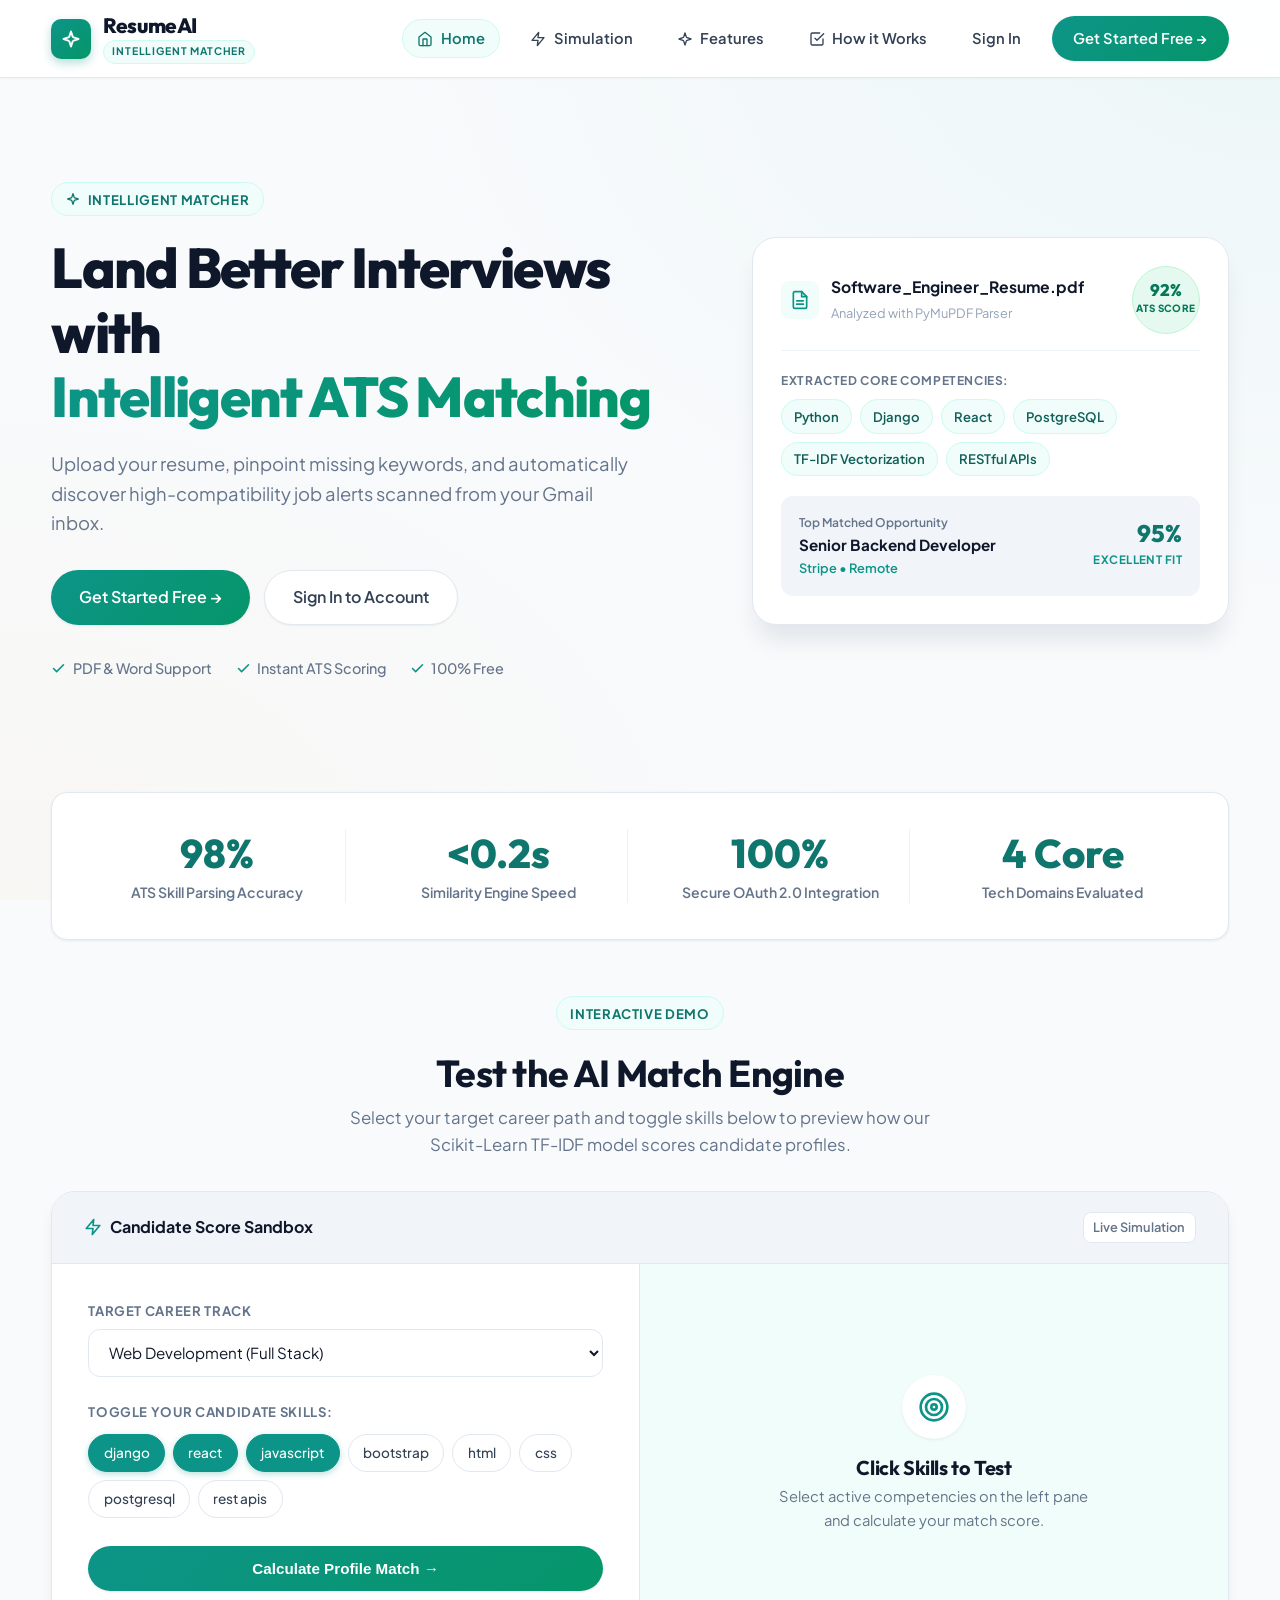
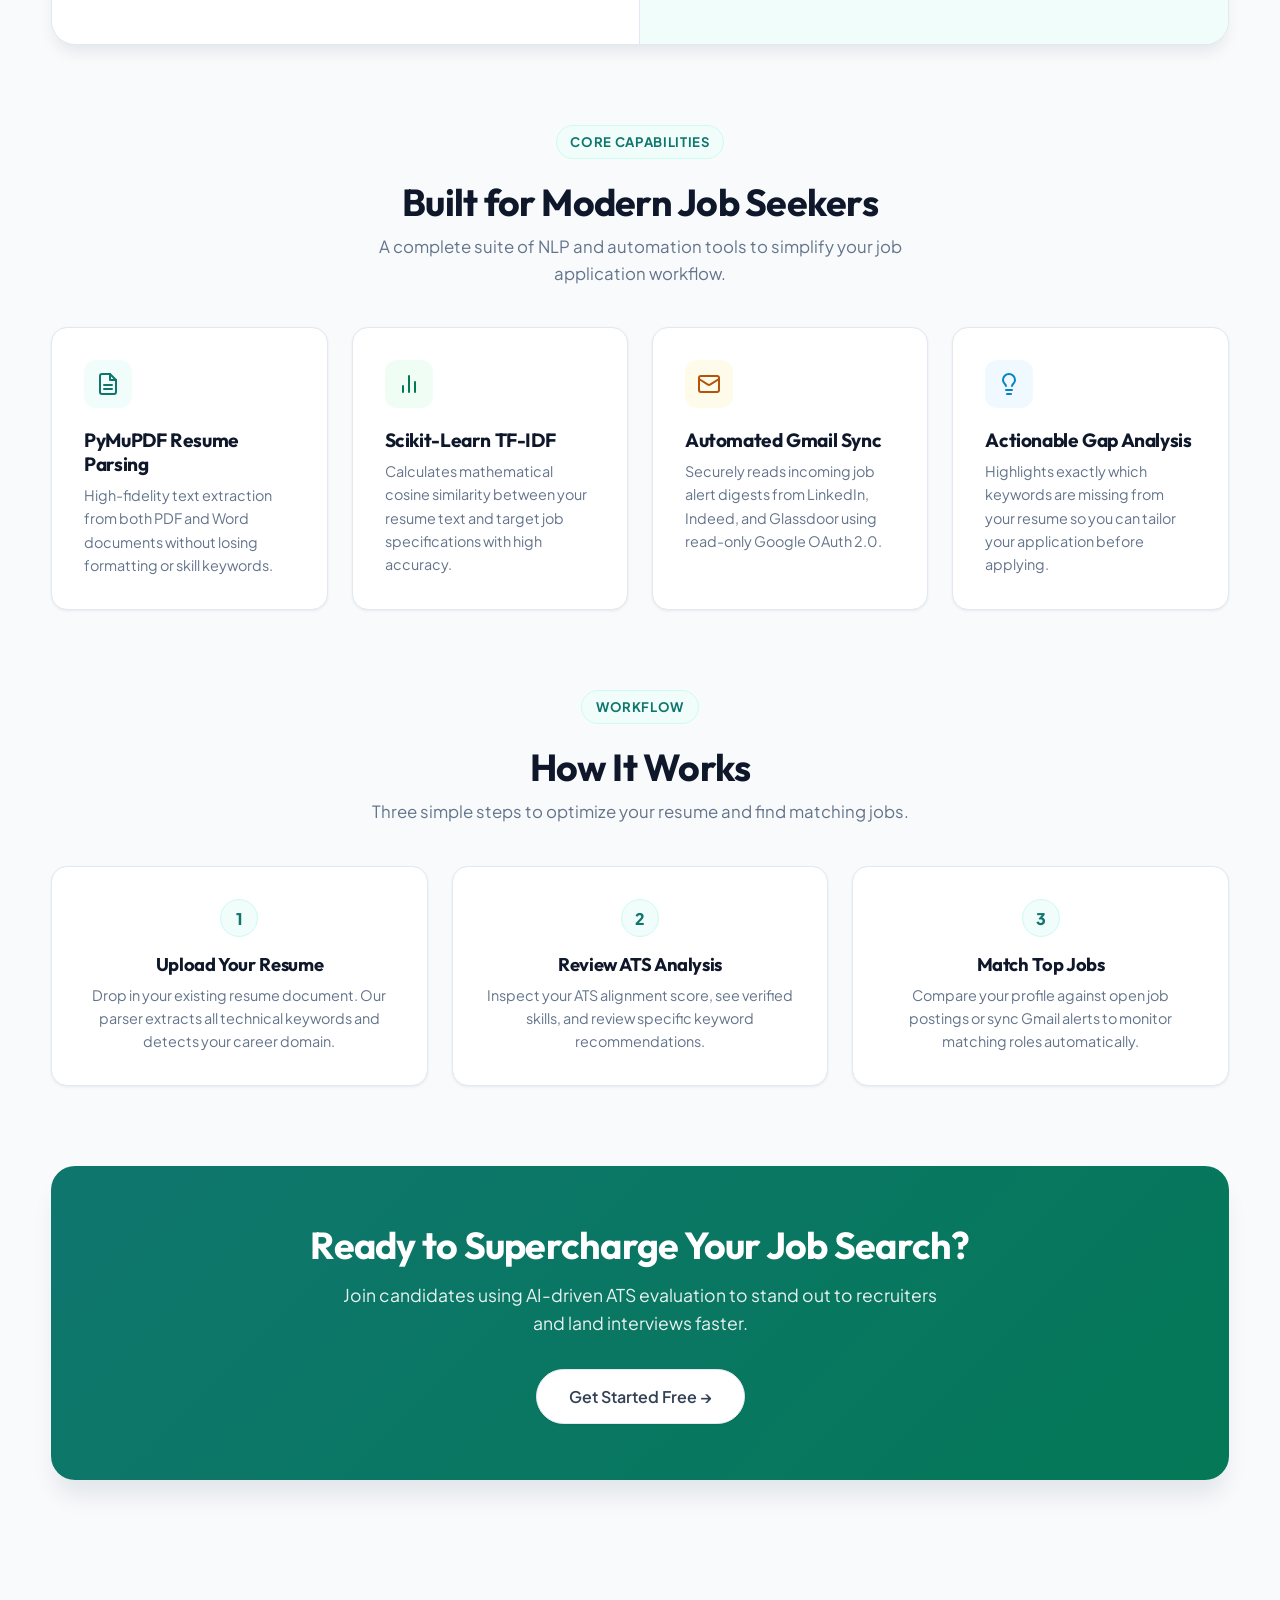
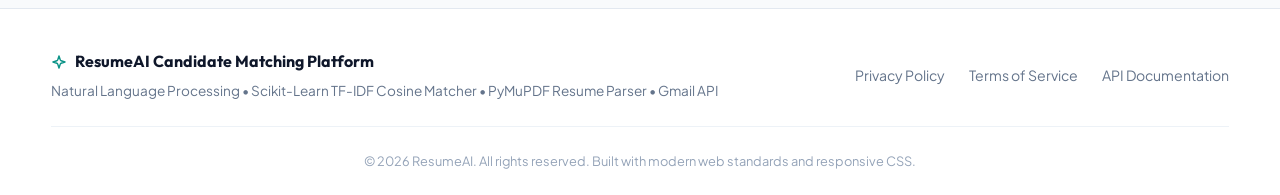
==== commit bddd1643: "Fix UI/template errors, replace emojis with inline SVGs, strengthen backend matching & test suite, a" ====
--- a/frontend/index.html
+++ b/frontend/index.html
@@ -951,13 +951,13 @@
                     
                     <div class="checklist-row">
                         <div class="checklist-item">
-                            <span>✓</span> PDF &amp; Word Support
+                            <svg width="15" height="15" viewBox="0 0 24 24" fill="none" stroke="currentColor" stroke-width="2.5" stroke-linecap="round" stroke-linejoin="round" style="color: var(--teal-600);"><polyline points="20 6 9 17 4 12"/></svg> PDF &amp; Word Support
                         </div>
                         <div class="checklist-item">
-                            <span>✓</span> Instant ATS Scoring
+                            <svg width="15" height="15" viewBox="0 0 24 24" fill="none" stroke="currentColor" stroke-width="2.5" stroke-linecap="round" stroke-linejoin="round" style="color: var(--teal-600);"><polyline points="20 6 9 17 4 12"/></svg> Instant ATS Scoring
                         </div>
                         <div class="checklist-item">
-                            <span>✓</span> 100% Free
+                            <svg width="15" height="15" viewBox="0 0 24 24" fill="none" stroke="currentColor" stroke-width="2.5" stroke-linecap="round" stroke-linejoin="round" style="color: var(--teal-600);"><polyline points="20 6 9 17 4 12"/></svg> 100% Free
                         </div>
                     </div>
                 </div>
@@ -1234,7 +1234,7 @@
             <div style="display: flex; justify-content: space-between; align-items: center; flex-wrap: wrap; gap: 1.5rem;">
                 <div style="text-align: left;">
                     <div style="display: flex; align-items: center; gap: 0.5rem; margin-bottom: 0.35rem;">
-                        <span style="color: var(--teal-600); font-weight: 800;">✦</span>
+                        <svg width="16" height="16" viewBox="0 0 24 24" fill="none" stroke="currentColor" stroke-width="2.2" stroke-linecap="round" stroke-linejoin="round" style="color: var(--teal-600);"><path d="m12 3-1.912 5.813a2 2 0 0 1-1.275 1.275L3 12l5.813 1.912a2 2 0 0 1 1.275 1.275L12 21l1.912-5.813a2 2 0 0 1 1.275-1.275L21 12l-5.813-1.912a2 2 0 0 1-1.275-1.275L12 3Z"/></svg>
                         <strong style="color: var(--text-primary); font-family: 'Outfit', sans-serif;">ResumeAI Candidate Matching Platform</strong>
                     </div>
                     <p style="color: var(--text-muted); font-size: 0.85rem; margin: 0;">
@@ -1326,15 +1326,15 @@
             const desc = document.getElementById("sim-score-desc");
             
             if (score >= 70) {
-                verdict.innerText = "High Compatibility ✓";
+                verdict.innerText = "High Compatibility — Strong Match";
                 verdict.style.color = "var(--primary-700)";
                 desc.innerText = "Strong skill coverage for standard job requisitions in this career path.";
             } else if (score >= 40) {
-                verdict.innerText = "Moderate Match ⚡";
+                verdict.innerText = "Moderate Match — Action Recommended";
                 verdict.style.color = "var(--accent-amber-dark)";
                 desc.innerText = "Good foundation. Adding missing target keywords will improve recruiter discovery.";
             } else {
-                verdict.innerText = "Skill Gaps Identified ⚠️";
+                verdict.innerText = "Skill Gaps Identified";
                 verdict.style.color = "var(--accent-rose-dark)";
                 desc.innerText = "Consider adding key technical skills to increase ATS pass-through rate.";
             }
